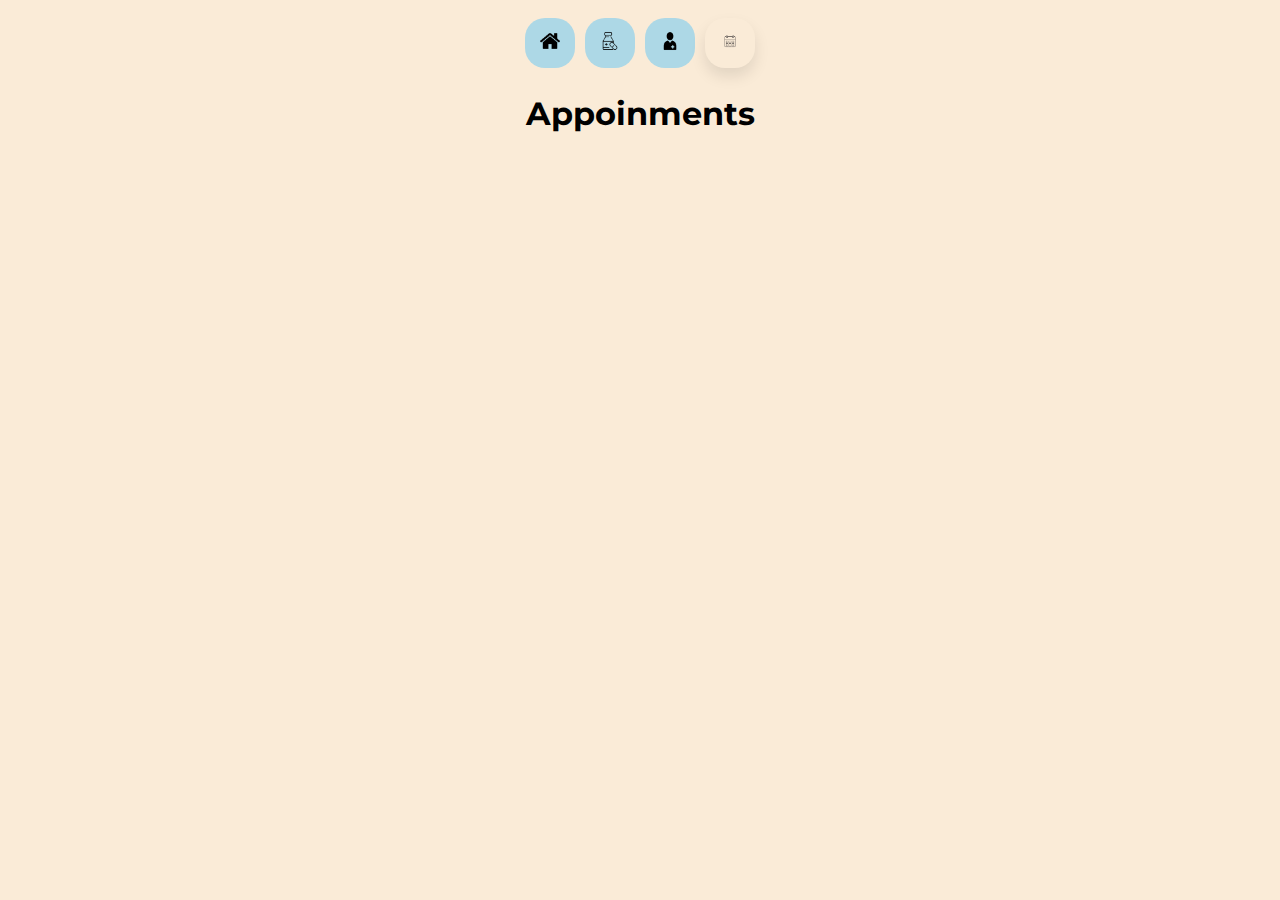
==== appointments.html @ 7727a70b "added a base for each page with working nav bar" ====
<!DOCTYPE html>
<html lang="en">
  <head>
    <meta charset="UTF-8">
    <meta name="viewport" content="width=device-width, initial-scale=1.0">
    <meta http-equiv="X-UA-Compatible" content="ie=edge">
    <title>Appoinments</title>
    <link rel="stylesheet" href="./styles/appointments.css" type="text/css">
    <link rel="stylesheet" href="./styles/navBar.css" type="text/css">
    <link rel="icon" href="./favicon.ico" type="image/x-icon">
  </head>
  <body>
    <main>
      <div id="nav">
        <button onclick="window.location.href = 'index.html';">
            <img src="Images/home.png" width="20px" height="20px"/>
        </button>
        <button onclick="window.location.href = 'medications.html';">
            <img src="Images/medication.png" width="20px" height="20px"/>
        </button>
        <button onclick="window.location.href = 'checkupHistory.html';">
            <img src="Images/doctor.png" width="20px" height="20px"/>
        </button>
        <button id="disabledButton">
            <img src="Images/calendar.webp" width="20px" height="20px"/>
        </button>
      </div>  
      <div>
        <h1>Appoinments</h1>
      </div>
      <section>

      </section>
    </main>
	<script type="module" src="JS/appointments.js"></script>
  </body>
</html>
---- styles/appointments.css ----
@charset "UTF-8";
@import url('https://fonts.googleapis.com/css2?family=Montserrat&display=swap');

body {
    background: antiquewhite;
}

h1 {
    text-align: center;
    display: flex;
    justify-content: center;
    font-family: 'Montserrat', sans-serif;
}
---- styles/navBar.css ----
#nav {
    margin-top: 1%;
    display:flex;
    justify-content: center;
    align-items: center;
    margin-bottom: 1%;
}

#nav button{
    width: 50px;
    height: 50px;
    background-color: lightblue;
    transition: ease-in-out 0.2s;
    margin: 5px;
    border: none;
    border-radius: 20px;
    cursor: pointer;
    font-family: 'Montserrat', sans-serif;
}

#nav button:hover{
    transform: scale(1.05);
}

#nav button:active {
    background-color: rgb(126, 185, 206);
}

#nav #disabledButton{
    background-color: antiquewhite;
    pointer-events: none;
    box-shadow: 0px 8px 15px rgba(0, 0, 0, 0.1);
}
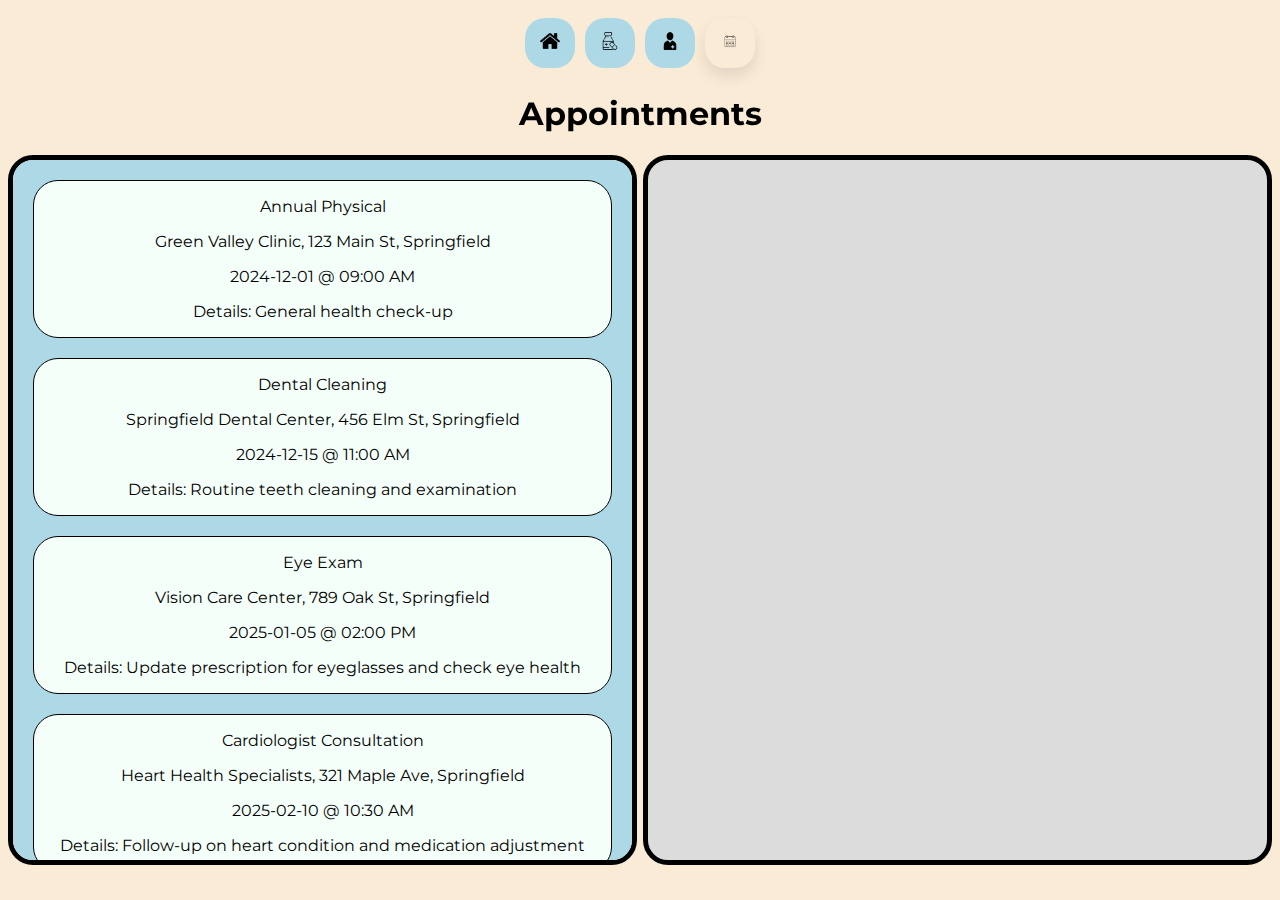
==== commit e894254e: "added appointment details" ====
--- a/appointments.html
+++ b/appointments.html
@@ -4,7 +4,7 @@
     <meta charset="UTF-8">
     <meta name="viewport" content="width=device-width, initial-scale=1.0">
     <meta http-equiv="X-UA-Compatible" content="ie=edge">
-    <title>Appoinments</title>
+    <title>Appointments</title>
     <link rel="stylesheet" href="./styles/appointments.css" type="text/css">
     <link rel="stylesheet" href="./styles/navBar.css" type="text/css">
     <link rel="icon" href="./favicon.ico" type="image/x-icon">
@@ -26,11 +26,13 @@
         </button>
       </div>  
       <div>
-        <h1>Appoinments</h1>
+        <h1>Appointments</h1>
       </div>
-      <section>
-
-      </section>
+      <div id="container">
+        <div id="first"></div>
+        <div id="second"></div>
+        <div id="clear"></div>
+      </div>
     </main>
 	<script type="module" src="JS/appointments.js"></script>
   </body>
--- a/styles/appointments.css
+++ b/styles/appointments.css
@@ -10,4 +10,46 @@
     display: flex;
     justify-content: center;
     font-family: 'Montserrat', sans-serif;
+}
+
+p {
+    text-align: center;
+    display: flex;
+    justify-content: center;
+    font-family: 'Montserrat', sans-serif;
+}
+
+#appt {
+    border: 1px solid black;
+    border-radius: 25px;
+    text-align: center;
+    margin: 20px;
+    background-color:mintcream
+}
+
+#container {
+    width: 100%;
+    margin: auto;
+}
+
+#first {
+    width: 49%;
+    float: left;
+    height: 700px;
+    background-color: #ADD8E6;
+    border: 5px solid black;
+    border-radius: 25px;
+    overflow-y: auto;
+    text-align: center;
+}
+#second {
+    width: 49%;
+    float: right;
+    height: 700px;
+    background-color: gainsboro;
+    border: 5px solid black;
+    border-radius: 25px;
+}
+#clear {
+    clear: both;
 }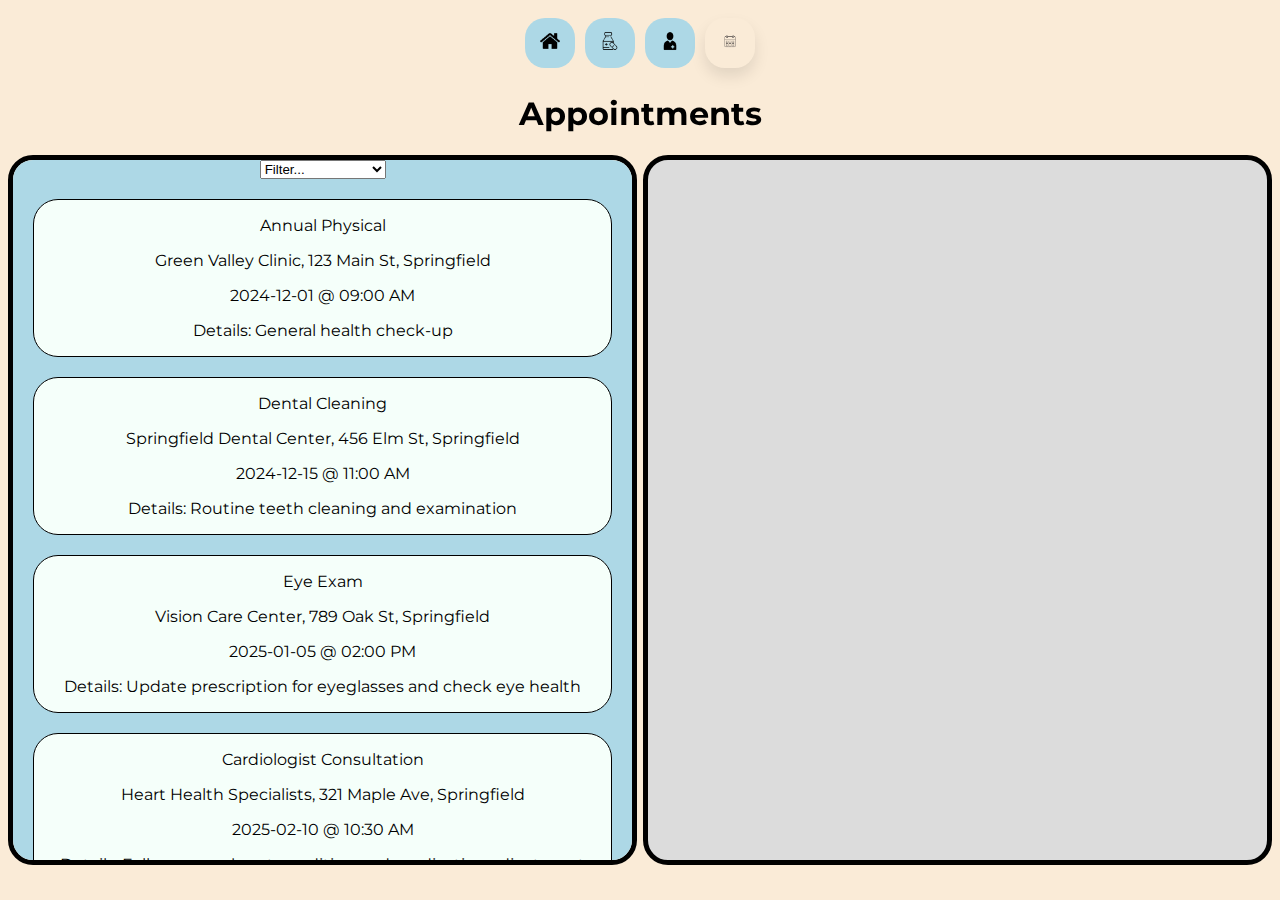
==== commit 114a92cb: "added filtering for appts" ====
--- a/appointments.html
+++ b/appointments.html
@@ -29,7 +29,18 @@
         <h1>Appointments</h1>
       </div>
       <div id="container">
-        <div id="first"></div>
+        <div id="first">
+          <select id="filter">
+            <option value="" selected disabled hidden>Filter...</option>
+            <option value="None">No Filter</option>
+            <option value="General Checkup">General Checkup</option>
+            <option value="Dental">Dental</option>
+            <option value="Vision">Vision</option>
+            <option value="Specialist">Specialist</option>
+            <option value="Therapy">Therapy</option>
+            <option value="Nutrition">Nutrition</option>
+          </select>
+        </div>
         <div id="second"></div>
         <div id="clear"></div>
       </div>
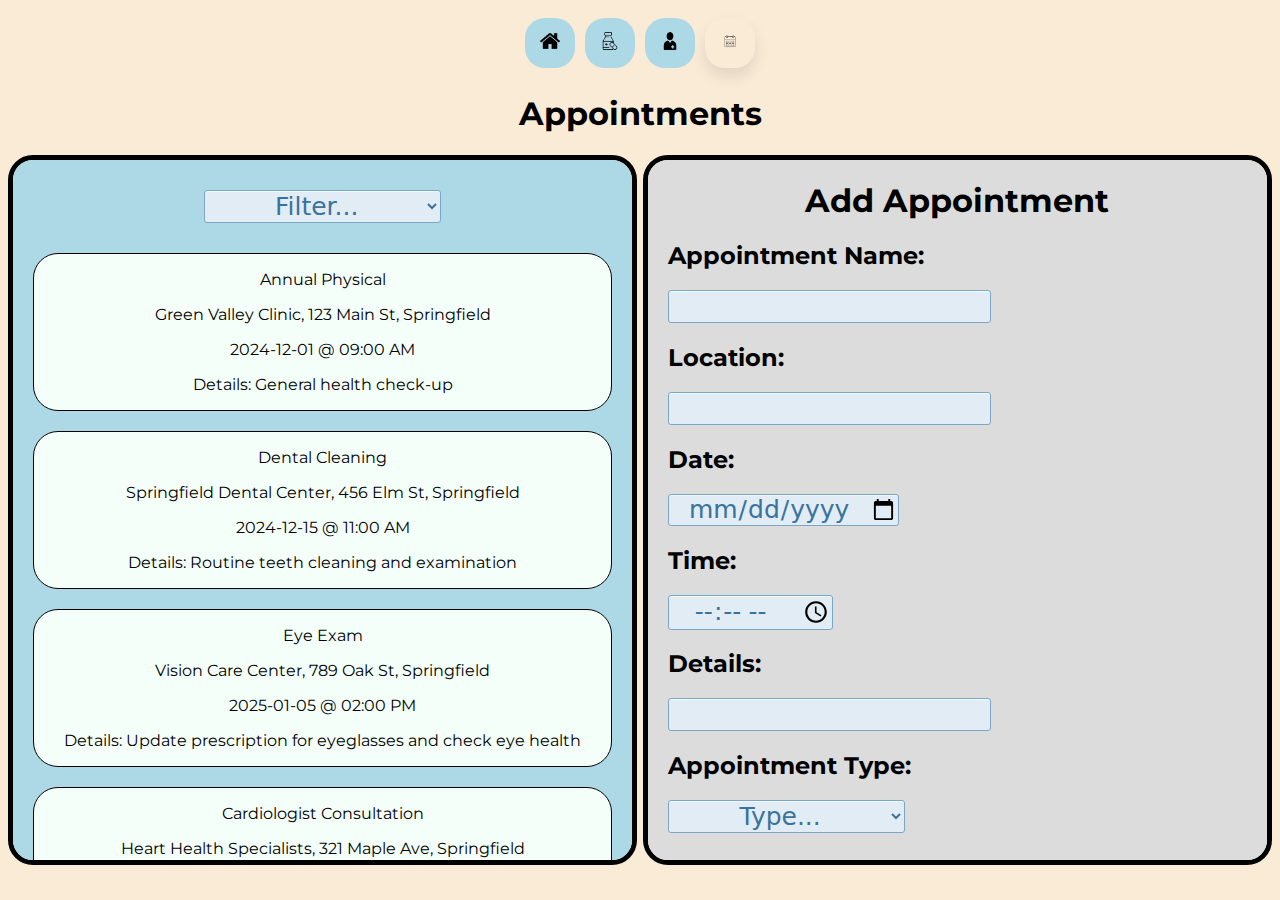
==== commit e226004c: "added new appt form" ====
--- a/appointments.html
+++ b/appointments.html
@@ -41,7 +41,36 @@
             <option value="Nutrition">Nutrition</option>
           </select>
         </div>
-        <div id="second"></div>
+        <div id="second">
+          <h1>Add Appointment</h1>
+          <h2>Appointment Name:</h2>
+          <input id="apptName" name="Appt Name"/>
+          <br/>
+          <h2>Location:</h2>
+          <input id="location" name="Appt Location"/>
+          <br/>
+          <h2>Date:</h2>
+          <input type="date" id="apptDate" name="Appt Date"/>
+          <br/>
+          <h2>Time:</h2>
+          <input type="time" id="apptTime" name="Appt Time"/>
+          <br/>
+          <h2>Details:</h2>
+          <input id="apptDetails" name="Appt Details"/>
+          <br/>
+          <h2>Appointment Type:</h2>
+          <select id="type">
+            <option value="" selected disabled hidden>Type...</option>
+            <option value="General Checkup">General Checkup</option>
+            <option value="Dental">Dental</option>
+            <option value="Vision">Vision</option>
+            <option value="Specialist">Specialist</option>
+            <option value="Therapy">Therapy</option>
+            <option value="Nutrition">Nutrition</option>
+          </select>
+          <br/>
+          <button id="submitBtn">Submit</button>
+        </div>
         <div id="clear"></div>
       </div>
     </main>
--- a/styles/appointments.css
+++ b/styles/appointments.css
@@ -10,6 +10,13 @@
     display: flex;
     justify-content: center;
     font-family: 'Montserrat', sans-serif;
+}
+
+h2 {
+    display: flex;
+    font-family: 'Montserrat', sans-serif;
+    padding: 0px;
+    padding-left: 20px;
 }
 
 p {
@@ -49,7 +56,113 @@
     background-color: gainsboro;
     border: 5px solid black;
     border-radius: 25px;
+    overflow-y: auto;
 }
 #clear {
     clear: both;
+}
+
+input {
+    background-color: #e1ecf4;
+    border-radius: 3px;
+    border: 1px solid #7aa7c7;
+    box-shadow: rgba(255, 255, 255, .7) 0 1px 0 0 inset;
+    box-sizing: border-box;
+    color: #39739d;
+    cursor: pointer;
+    display: inline-block;
+    font-family: -apple-system,system-ui,"Segoe UI","Liberation Sans",sans-serif;
+    font-size: 25px;
+    font-weight: 400;
+    line-height: 1.15385;
+    outline: none;
+    position: relative;
+    text-align: center;
+    text-decoration: none;
+    user-select: none;
+    -webkit-user-select: none;
+    touch-action: manipulation;
+    vertical-align: baseline;
+    white-space: nowrap;
+    margin-left: 20px;
+}
+
+select {
+    background-color: #e1ecf4;
+    border-radius: 3px;
+    border: 1px solid #7aa7c7;
+    box-shadow: rgba(255, 255, 255, .7) 0 1px 0 0 inset;
+    box-sizing: border-box;
+    color: #39739d;
+    cursor: pointer;
+    display: inline-block;
+    font-family: -apple-system,system-ui,"Segoe UI","Liberation Sans",sans-serif;
+    font-size: 25px;
+    font-weight: 400;
+    line-height: 1.15385;
+    margin: 0;
+    outline: none;
+    position: relative;
+    text-align: center;
+    text-decoration: none;
+    user-select: none;
+    -webkit-user-select: none;
+    touch-action: manipulation;
+    vertical-align: baseline;
+    white-space: nowrap;
+    margin: 20px;
+    margin-top: 30px;
+    margin-bottom: 10px;; 
+}
+
+#submitBtn {
+    text-align: center;
+    margin: auto;
+    justify-content: center;
+
+    background-color: #e1ecf4;
+    border-radius: 3px;
+    border: 1px solid #7aa7c7;
+    box-shadow: rgba(255, 255, 255, .7) 0 1px 0 0 inset;
+    box-sizing: border-box;
+    color: #39739d;
+    cursor: pointer;
+    display: inline-block;
+    font-family: -apple-system,system-ui,"Segoe UI","Liberation Sans",sans-serif;
+    font-size: 25px;
+    font-weight: 400;
+    line-height: 1.15385;
+    margin: 0;
+    outline: none;
+    position: relative;
+    text-align: center;
+    text-decoration: none;
+    user-select: none;
+    -webkit-user-select: none;
+    touch-action: manipulation;
+    vertical-align: baseline;
+    white-space: nowrap;
+    padding: 20px;
+    margin: 20px;
+    margin-top: 40px;
+}
+
+#submitBtn:hover,
+#submitBtn:focus {
+  background-color: #b3d3ea;
+  color: #2c5777;
+}
+
+#submitBtn:focus {
+  box-shadow: 0 0 0 4px rgba(0, 149, 255, .15);
+}
+
+#submitBtn:active {
+  background-color: #a0c7e4;
+  box-shadow: none;
+  color: #2c5777;
+}
+
+#type {
+    margin-top: 0px;
 }